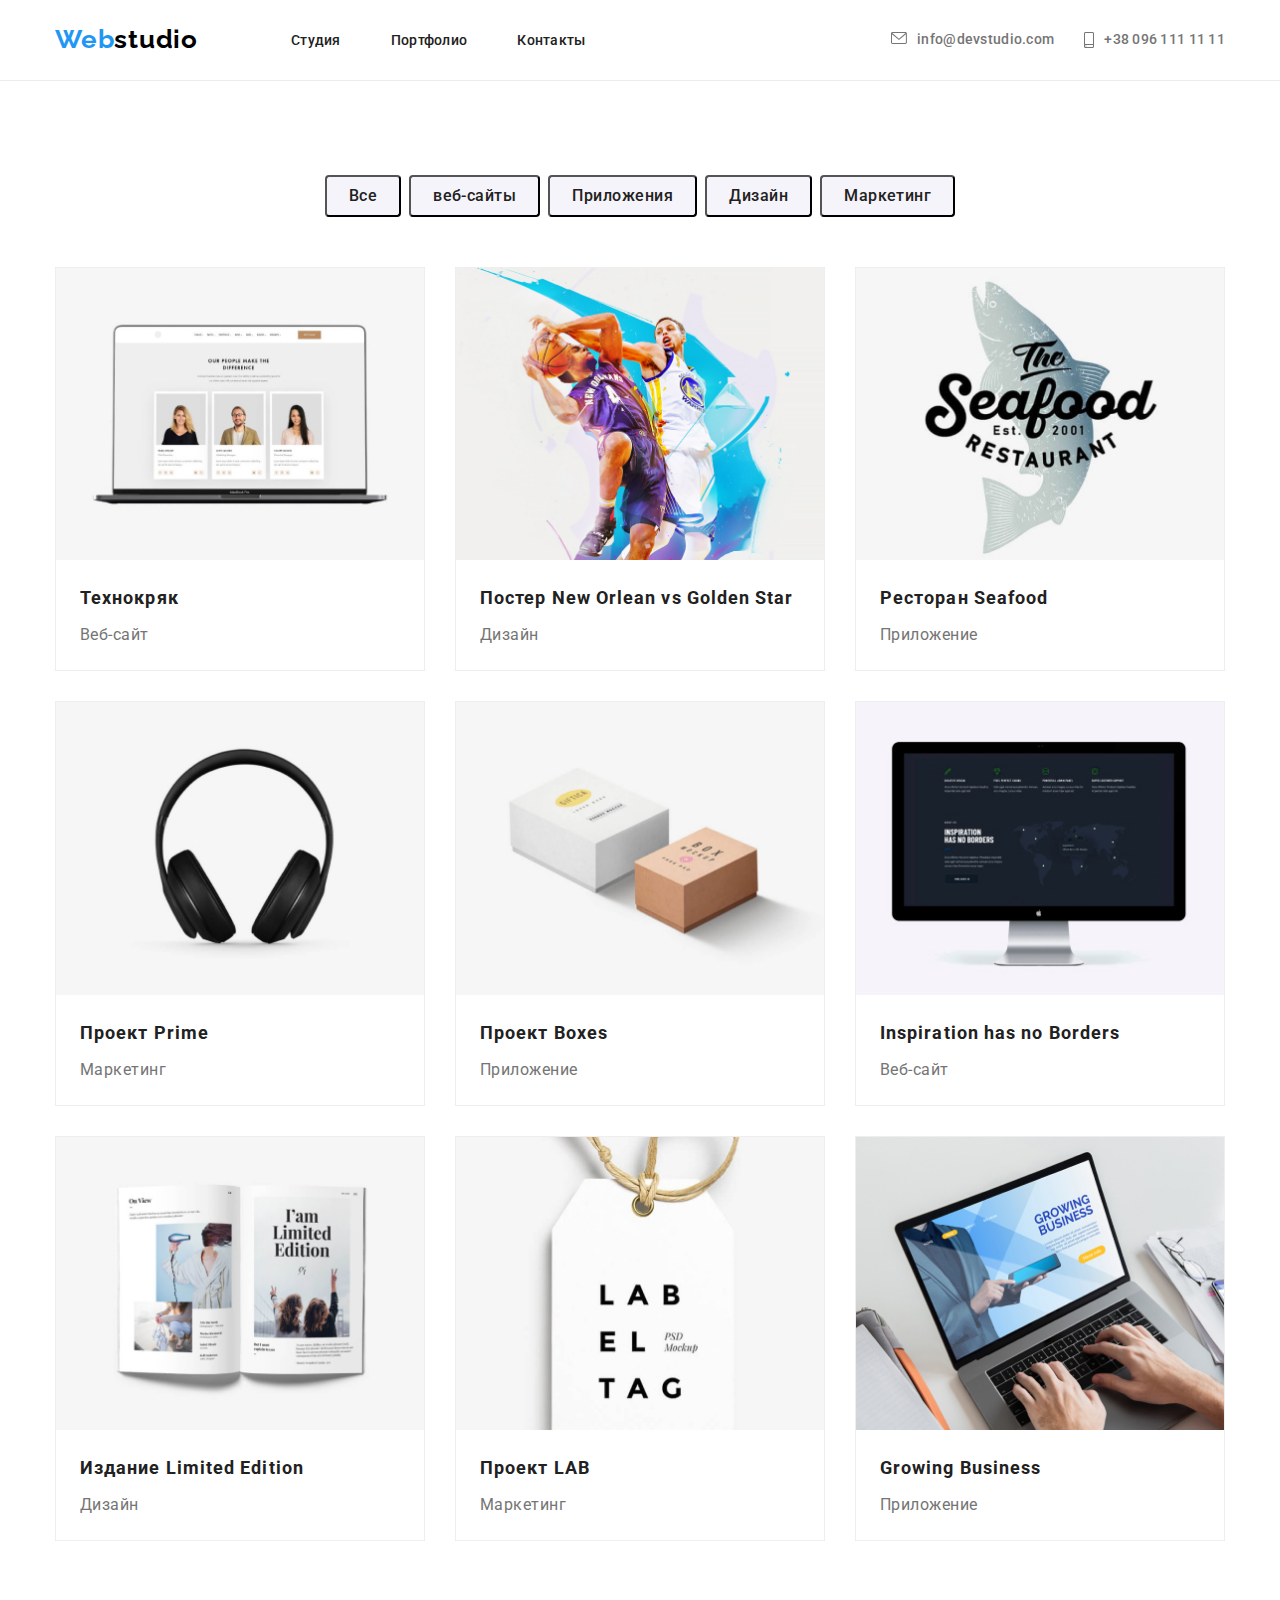
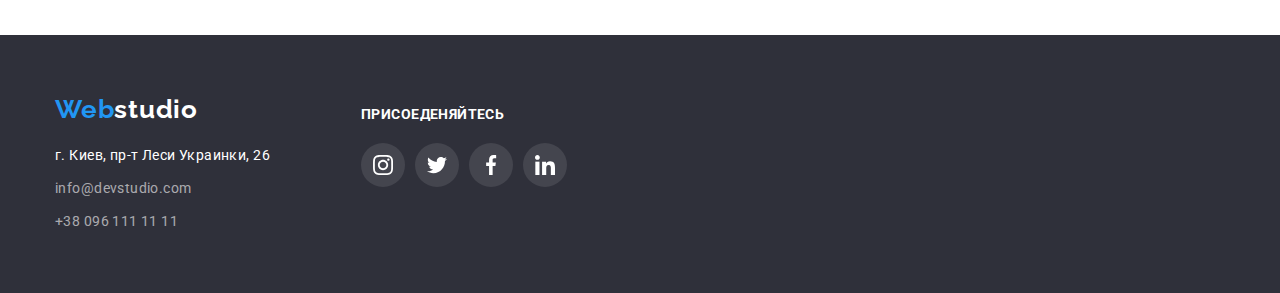
==== portfolio.html @ d61e8514 "тень на картинку" ====
<!DOCTYPE html>
<html lang="en">
<head>
    <meta charset="UTF-8">
    <meta http-equiv="X-UA-Compatible" content="IE=edge">
    <meta name="viewport" content="width=device-width, initial-scale=1.0">
    <title>Document</title>
    <link rel="preconnect" href="https://fonts.googleapis.com">
    <link rel="preconnect" href="https://fonts.gstatic.com" crossorigin>
    <link href="https://fonts.googleapis.com/css2?family=Raleway:wght@700&family=Roboto:wght@400;500;700;900&display=swap"
        rel="stylesheet">
    <link rel="stylesheet" href="https://cdnjs.cloudflare.com/ajax/libs/modern-normalize/1.1.0/modern-normalize.min.css" />
    <link rel="stylesheet" href="./css/styles.css" />
</head>
<body>
<!-- Шапка страницы -->
    <header class="header">
        <div class="conteiner">
            <nav class="header-nav">
                <a href="#" class="logo">Web<span class="logo-icon">studio</span></a>
    
                <!-- Навигация на другие страницы -->
                <ul class="nav">
                    <li class="nav-item"><a href="./index.html" class="nav-pagination"> Студия</a></li>
                    <li class="nav-item"><a href="./portfolio.html" class="nav-pagination">Портфолио</a></li>
                    <li class="nav-item"><a href="#" class="nav-pagination">Контакты</a></li>
                </ul>
    
    
     <!-- Ссылка на вебсайт-->
                <div class="nav-box">
                    <a href="mailto:info@devstudio.com" class="nav-all">
                        <info@devstudio.com>
                            <svg class="svg-list" width="16" height="12">
                                <use href="./images/icons.svg/symbol-defs.svg#icon-envelope"></use>
                            </svg>info@devstudio.com</a>
     <!-- Ссылка на телефонный номер -->
                    <a href="tel:+380961111111" class="nav-all-phone">
                
                        <svg class="svg-list" width="10" height="16">
                            <use href="./images/icons.svg/symbol-defs.svg#icon-smartphone"></use>
                        </svg> +38 096 111 11 11</a>
                </div>
            </nav>
        </div>
    </header>
<!-- Уникальный контент страницы -->
    <main>
        <section class="section">
            <div class="conteiner">
                <h1 class="title-promo" hidden>Портфолио</h1>
                <ul class="main-btn">
                    <li class="button-list"><button type="button" class="main-button">Все</button></li>
                    <li class="button-list"><button type="button" class="main-button">веб-сайты</button></li>
                    <li class="button-list"><button type="button" class="main-button">Приложения</button></li>
                    <li class="button-list"><button type="button" class="main-button">Дизайн</button></li>
                    <li class="button-list"><button type="button" class="main-button">Маркетинг</button></li>

                </ul>
            </div>
<!-- Галерея работ -->
        <div class="conteiner">
            <h2 class="title"hidden>Галерея работ</h2>
            <ul class="main-container">
                <li class="main-image">
                    <a class="card-text-list" href="">
                    <img src="./images/img1.jpg" alt="Веб-сайт Технокряк" width="370"/>
                     <div class="card-text">
                        <h3 class="main-title-list">Технокряк</h3>
                        <p class="main-title-text">Веб-сайт</p>
                     </div>
                    </a>
                </li>
                <li class="main-image">
                    <a class="card-text-list" href="">
                    <img src="./images/img2.jpg" alt="Постер" width="370"/>
                     <div class="card-text">
                        <h3 class="main-title-list">Постер New Orlean vs Golden Star</h3>
                        <p class="main-title-text">Дизайн</p>
                     </div>
                    </a>
                </li>
                <li class="main-image">
                    <a class="card-text-list" href="">
                    <img src="./images/img3.jpg" alt="Приложение Ресторан" width="370"/>
                     <div class="card-text">
                        <h3 class="main-title-list">Ресторан Seafood</h3>
                        <p class="main-title-text">Приложение</p>
                     </div>
                    </a>
                    
                </li>
                <li class="main-image">
                    <a class="card-text-list" href="">
                    <img src="./images/img4.jpg" alt="Наушники" width="370"/>
                     <div class="card-text">
                        <h3 class="main-title-list">Проект Prime</h3>
                        <p class="main-title-text">Маркетинг</p>
                     </div>
                    </a>
                </li>
                <li class="main-image">
                    <a class="card-text-list" href="">
                    <img src="./images/img5.jpg" alt="Две коробки" width="370" />
                     <div class="card-text">
                        <h3 class="main-title-list">Проект Boxes</h3>
                        <p class="main-title-text">Приложение</p>
                     </div>
                    </a>
                </li>
                <li class="main-image">
                    <a class="card-text-list" href="">
                    <img src="./images/img6.jpg" alt="Сайт для компьютера" width="370"  />
                     <div class="card-text">
                        <h3 class="main-title-list">Inspiration has no Borders</h3>
                        <p class="main-title-text">Веб-сайт</p>
                     </div>
                    </a>
                </li>
                <li class="main-image">
                    <a class="card-text-list" href="">
                    <img src="./images/img7.jpg" alt="Книга" width="370"  />
                     <div class="card-text">
                        <h3 class="main-title-list">Издание Limited Edition</h3>
                        <p class="main-title-text">Дизайн</p>
                     </div>
                    </a>
                </li>
                <li class="main-image">
                    <a class="card-text-list" href="">
                    <img src="./images/img8.jpg" alt="Название проэкта" width="370"  />
                     <div class="card-text">
                        <h3 class="main-title-list">Проект LAB</h3>
                        <p class="main-title-text">Маркетинг</p>
                     </div>
                    </a>
                </li>
                <li class="main-image">
                    <a class="card-text-list" href="">
                    <img src="./images/img9.jpg" alt="Приложение для компьютера"
                     width="370"  />
                     <div class="card-text">
                        <h3 class="main-title-list">Growing Business</h3>
                        <p class="main-title-text">Приложение</p>
                     </div>
                    </a>
                </li>
            </ul>
        </div>
      </section>
    </main>
<!-- футер -->
    <footer class="footer">
        <div class="conteiner foot ">
            <div class="logo-address">
                <a href="#" class="logo">Web<span class="logo-icon-color">studio</span></a>
                <address class="address">
                    <p class="address-text">г. Киев, пр-т Леси Украинки, 26</p>
                    <a href="mailto:info@devstudio.com" class="address-all">info@devstudio.com</a>
                    <a href="tel:+380961111111" class="address-all-phone">+38 096 111 11 11</a>
                </address>
            </div>
            <div class="call">
                <h3 class="call-title">Присоеденяйтесь</h3>
                <ul class="call-content">
                    <li class="call-icon">
                        <a href="#" class="call-list"><svg class="call-svg" width="20" height="20">
                                <use href="./images/icons.svg/symbol-defs.svg#icon-instagram-2"></use>
                            </svg></a>
                    </li>
                    <li class="call-icon">
                        <a href="#" class="call-list"><svg class="call-svg" width="20" height="20">
                                <use href="./images/icons.svg/symbol-defs.svg#icon-twitter-1"></use>
                            </svg></a>
                    </li>
                    <li class="call-icon">
                        <a href="#" class="call-list"><svg class="call-svg" width="20" height="20">
                                <use href="./images/icons.svg/symbol-defs.svg#icon-facebook-1"></use>
                            </svg></a>
                    </li>
                    <li class="call-icon">
                        <a href="#" class="call-list"><svg class="call-svg" width="20" height="20">
                                <use href="./images/icons.svg/symbol-defs.svg#icon-linkedin-1"></use>
                            </svg></a>
                    </li class="social-list">
                </ul>
            </div>
        </div>
    </footer>
    
</body>
</html>
---- css/styles.css ----
:root{
--text-primary: #212121;
--text-secondary: #757575;
--theme-color: #2196F3;
--primary-font: roboto,sans-serif;
--primary-white-color: #ffffff;
--icons-color: #AFB1B8;
}

body{
  font-family: var(--primary-font);
  color: var(--text-primary);
  background-color: var(--primary-white-color);
}

.conteiner{
  width: 1200px;
  margin-left: auto;
  margin-right: auto;
  padding-left: 15px;
  padding-right: 15px;


}
img{
  display: block;
  max-width: 100%;
  height: auto;
}

ul,ol{
  list-style: none;
  padding: 0;
}


/* Шапка страницы */


.header{
border-bottom: 1px solid #ECECEC;

}
.logo{
  margin-top: 0;
  margin-bottom: 0;
  margin-right: 93px;
  font-family: Raleway;
  font-weight: bold;
  font-size: 26px;
  line-height: 1.12;
  letter-spacing: 0.03em;    
  color: var(--theme-color);
  text-decoration: none;
}

.logo-icon{
  font-family: Raleway;
  font-weight: bold;
  font-size: 26px;
  line-height: 1.12;
  letter-spacing: 0.03em;    
  color: #000000;
  text-decoration: none;
}

.logo-icon-color{
  margin-top: 0;
  margin-bottom: 20px;    
  font-family: Raleway;
  font-weight: bold;
  font-size: 26px;
  line-height: 1.12;
  letter-spacing: 0.03em;    
  color: var(--primary-white-color);
  text-decoration: none;
}

.header-nav{
  display: flex;
  flex-wrap: wrap;
  align-items: center;
  padding: 0;
}

/* Навигация на другие страницы */


.nav{
  display: flex;
  margin-top: 0;
  margin-bottom: 0;
}
.nav-item:not(:last-child){
  margin-right: 50px;
}

.nav-pagination{
  padding-top: 32px;
  padding-bottom: 32px;
  font-weight: 500;
  font-size: 14px;
  line-height: 1.14;
  text-decoration: none;
  color: var(--text-primary);
  letter-spacing: 0.02em;
}
.nav-pagination:hover,
.nav-pagination:focus{
  color: var(--theme-color);   
}


/* Ссылка на вебсайт,телефонный номер */


.nav-box{
  display: flex;
  align-items: center;
  margin-left: auto;

}

.nav-all{
  display: flex;
  align-items: center;
  margin-right: 30px;
  padding-top: 32px;
  padding-bottom: 32px;
  font-weight: 500;
  font-size: 14px;
  line-height: 1.14;
  text-decoration: none;
  color: var(--text-secondary);
  letter-spacing: 0.02em;
}
.nav-all:hover,
.nav-all:focus{
  color: var(--theme-color);

}
 

.svg-list{
  fill: var(--text-secondary);
  margin-right: 10px;
}

.svg-list:hover,
.svg-list:focus{
  fill: var(--theme-color);
}
.nav-all:hover .svg-list,
.nav-all:focus .svg-list{
  fill: var(--theme-color);

}
.nav-all-phone{
  display: flex;
  align-items: center;
  padding-top: 32px;
  padding-bottom: 32px;
  font-weight: 500;
  font-size: 14px;
  line-height: 1.14;
  text-decoration: none;
  color: var(--text-secondary);
  letter-spacing: 0.02em;
}

.nav-all-phone:hover,
.nav-all-phone:focus{
  color: var(--theme-color);   
}
.nav-all-phone:hover .svg-list,
.nav-all-phone:focus .svg-list{
  fill: var(--theme-color);}


/* Уникальный контент страницы */


.hero{
  display: block;
  margin-left: auto;
  margin-right: auto;
  text-align: center;
  padding-top: 200px;
  padding-bottom: 200px;
  background: #C4C4C4;
  background-image: linear-gradient( rgba(47, 48, 58, 0.5), rgba(47, 48, 58, 0.3)), url(../images/hero.jpg);
  max-width: 1600px;
}

.hero-title{
  width: 696px;
  text-align: center;
  margin: 0 auto 30px auto;
  font-weight: 900;
  font-size: 44px;
  line-height: 1.36;
  color: var(--primary-white-color);
  letter-spacing: 0.06em;
  text-transform: uppercase;
}

.hero-button{
  align-items: center;
  box-shadow: 0px 4px 4px rgba(0, 0, 0, 0.15);
  border-radius: 4px;
  cursor: pointer;
  background: var(--theme-color);
  color: var(--primary-white-color);
  font-weight: bold;
  padding: 10px 32px;
  font-size: 16px;
  line-height: 1.9;
  letter-spacing: 0.06em;
}
/* Особенности */
.section{
  padding-top: 94px;
  padding-bottom: 94px;
}

.special-container{
  display: flex;
  margin-top: 0;
  margin-bottom: 0;
}

.special-section{
  padding-top: 0;
}

.special-box{
  flex-wrap: wrap;
  width: 270px;
}

.box-svg{
  display: flex;
  align-items: center;
  justify-content: center;
  margin-bottom: 30px;
  padding: 25px 0;
  width: 270px;
  background-color: #F5F4FA;
}

.special-box:not(:last-child){
  margin-right: 30px;}

.title-list{
  margin-top: 0;
  margin-bottom: 10px;
  font-weight: bold;
  font-size: 14px;
  line-height: 1.14;
  letter-spacing: 0.03em;
  text-transform: uppercase;
  color: var(--text-primary);
}

.title-text{
  margin-top: 0;
  margin-bottom: 0;
  font-size: 14px;
  line-height: 1.71;
  letter-spacing: 0.03em;
  color: var(--text-secondary);
}


/* Чем мы занимаемся */

.work-title{
  margin-top: 0;
  margin-bottom: 50px;
  font-weight: bold;
  font-size: 36px;
  line-height: 1.16;
  text-align: center;
  letter-spacing: 0.03em;
  color: var(--text-primary);
}

.work-container{
  display: flex;
  margin-top: 0;
  margin-bottom: 0;
}
.work-box{
 position: relative;
}

.work-box:not(:last-child){
  margin-right: 30px;
  
}
.shedow-text{
 font-style: normal;
font-weight: bold;
margin: 0;
font-size: 14px;
line-height: 16px;
text-align: center;
letter-spacing: 0.03em;
text-transform: uppercase;
color: #FFFFFF;
}
.shedow{
 position: absolute;
 bottom: 0;
 left: 0;
 right: 0;
 padding: 27px;
 background: rgba(47, 48, 58, 0.8); 
}

/* Наша команда */


.command-container{
  display: flex;
  margin-top: 0;
  margin-bottom: 0;
}

.command-box{
 text-align: center;
 background: var(--primary-white-color);

  box-shadow: 0px 1px 3px rgba(0, 0, 0, 0.12), 0px 1px 1px rgba(0, 0, 0, 0.14), 0px 2px 1px rgba(0, 0, 0, 0.2);
  border-radius: 0px 0px 4px 4px;
}

.command-box:not(:last-child){
  margin-right: 30px;}
.command{
  background: rgba(245, 244, 250, 1);
}
.command-title-list{

  margin-top: 0px;
  margin-bottom: 10px;
  font-weight: 500;
  font-size: 16px;
  line-height: 1.18;
  letter-spacing: 0.03em;
  color: var(--text-primary);
}

.command-title-text{
  margin-top: 0;
  margin-bottom: 16px;
  font-size: 16px;
  line-height: 1.18;
  letter-spacing: 0.03em;
  color: var(--text-secondary);
}

.list-box{
  padding: 30px 32px;
}

.social-box{
  display: flex;
  justify-content: center;
  align-items: center;
  list-style: none;
}

.social-list{
  display: flex;
  justify-content: center;
  align-items: center;

}
.social-list:not(:last-child){
  margin-right: 10px;}

.social{
  display: flex;
  justify-content: center;
  align-items: center;
  list-style: none;
  border-radius: 50%;
  width: 44px;
  height: 44px;
}
.svg-list-ico{
  fill: var(--icons-color);
  margin: 0;
}
.social:hover,
.social:focus{
  background-color: var(--theme-color);
}
.social:hover .svg-list-ico,
.social:focus .svg-list-ico{
  fill: var(--primary-white-color);
}

/* постоянные клиенты */

.clients{
  display: flex;
  margin: 0;
}

.clients-box{
  width: 170px;
  border: 1px solid var(--icons-color);
  border-radius: 4px;
}

.clients-box:not(:last-child){
  margin-right: 30px;}

.clients-list{
  display: flex;
  justify-content: center;
  align-items: center;
  
  padding: 16px 32px;
  list-style: none;
}
.clients-svg{
  fill: var(--icons-color);
}
.clients-list:hover,
.clients-list:focus{
  border: 1px solid var(--theme-color);
}
.clients-list:hover .clients-svg,
.clients-list:focus .clients-svg{
  fill: var(--theme-color);
}


/* футер */
.foot{
display: flex;  
}
.footer{
padding-top: 60px;
padding-bottom: 60px;
background: #2F303A;
}
.address{

 font-style: normal   
}

.address-all{
display: block;
margin-bottom: 9px;
font-weight: normal;
text-decoration: none;    
font-size: 14px;
line-height: 1.7;
letter-spacing: 0.03em;
color: rgba(255, 255, 255, 0.6);   
}
.address-all-phone{
display: block;
font-weight: normal;
text-decoration: none;    
font-size: 14px;
line-height: 1.7;
letter-spacing: 0.03em;
color: rgba(255, 255, 255, 0.6);
}
p.address-text{
margin-top: 20px;
margin-bottom: 9px;    
}
.address-text{    
margin-top: 0px;
margin-bottom: 9px;
font-weight: normal;    
font-size: 14px;
line-height: 1.7;
letter-spacing: 0.03em;
color: var(--primary-white-color);   
}
/* футер соц.сети */
.call{
  display: flex;
  flex-direction: column;
  width: 206px;
  margin-left: 70px;
  margin-top: 0;
  padding: 72px auto 100px 72px;
}


.call-title{

font-family: Roboto;  
font-weight:  bold;
font-style: normal;
font-size: 14px;
line-height: 1.14;
letter-spacing: 0.03em;
text-transform: uppercase;
color: var(--primary-white-color);
margin-bottom: 20px;
margin-top: 12px;

}
.call-content{
    display: flex;
  justify-content: center;
  align-items: center;
 list-style: none;
 margin: 0;
}


.call-icon{
display: flex;
justify-content: center;
align-items: center;

}

.call-icon:not(:last-child){
margin-right: 10px;}

.call-list{
display: flex;
justify-content: center;
align-items: center;
/* list-style: none; */
border-radius: 50%;
background: rgba(255, 255, 255, 0.1);
width: 44px;
height: 44px;  
}
.call-svg{
fill: var(--primary-white-color);
margin: 0;
}
.call-list:hover,
.call-list:focus{
background-color: 
rgba(33, 150, 243, 1);
}



/* Партфолио */

.main-button{
display: inline-block;
font-family: Roboto;    
background: #F5F4FA;

padding: 6px 22px;
border-radius: 4px;    
font-weight: 500;
font-size: 16px;
line-height: 1.6;
text-align: center;
letter-spacing: 0.03em;
color: var(--text-primary);
cursor: pointer;    
}

.main-button:hover,
.main-button:focus{
background: #2196F3;
box-shadow: 0px 3px 1px rgba(0, 0, 0, 0.1), 0px 1px 2px rgba(0, 0, 0, 0.08), 0px 2px 2px rgba(0, 0, 0, 0.12);
border-radius: 4px;
font-weight: 500px;
font-size: 16px;
line-height: 1.6;
text-align: center;
letter-spacing: 0.03em;
color: var(--primary-white-color);
}
.main-btn{
display: flex;
justify-content: center;
margin-top: 0;
margin-bottom: 50px;
}
.button-list:not(:last-child){
margin-right: 8px;
}
.main-title-list{
margin-top: 0;
margin-bottom: 4px;
font-weight: bold;
font-size: 18px;
line-height: 2.0;
letter-spacing: 0.06em;
color: var(--text-primary);


}
.main-title-text{
margin-top: 0;
margin-bottom: 0;
text-decoration: none;
font-size: 16px;
line-height: 1.9;
letter-spacing: 0.03em;
color: var(--text-secondary);
}

.main-container{
margin-top: 0;
margin-bottom: 0;
padding: 0;
display: flex;
flex-wrap: wrap;
}
.main-image{
width: 370px;
margin-right: 30px;
margin-bottom: 30px;

border: 1px solid #EEEEEE;
}
.main-image:nth-child(3n){
  margin-right: 0;
}
.main-image:nth-last-child(-n+3){
 margin-bottom: 0; 
}

.card-text{
padding-top: 20px;
padding-left: 24px;
padding-bottom: 20px;
padding-right: 24px;

}
.card-text-list{
text-decoration: none;



}

.main-image:hover,
.main-image:focus{
box-shadow: 0px 1px 1px rgba(0, 0, 0, 0.12), 0px 4px 4px rgba(0, 0, 0, 0.06), 1px 4px 6px rgba(0, 0, 0, 0.16);

}
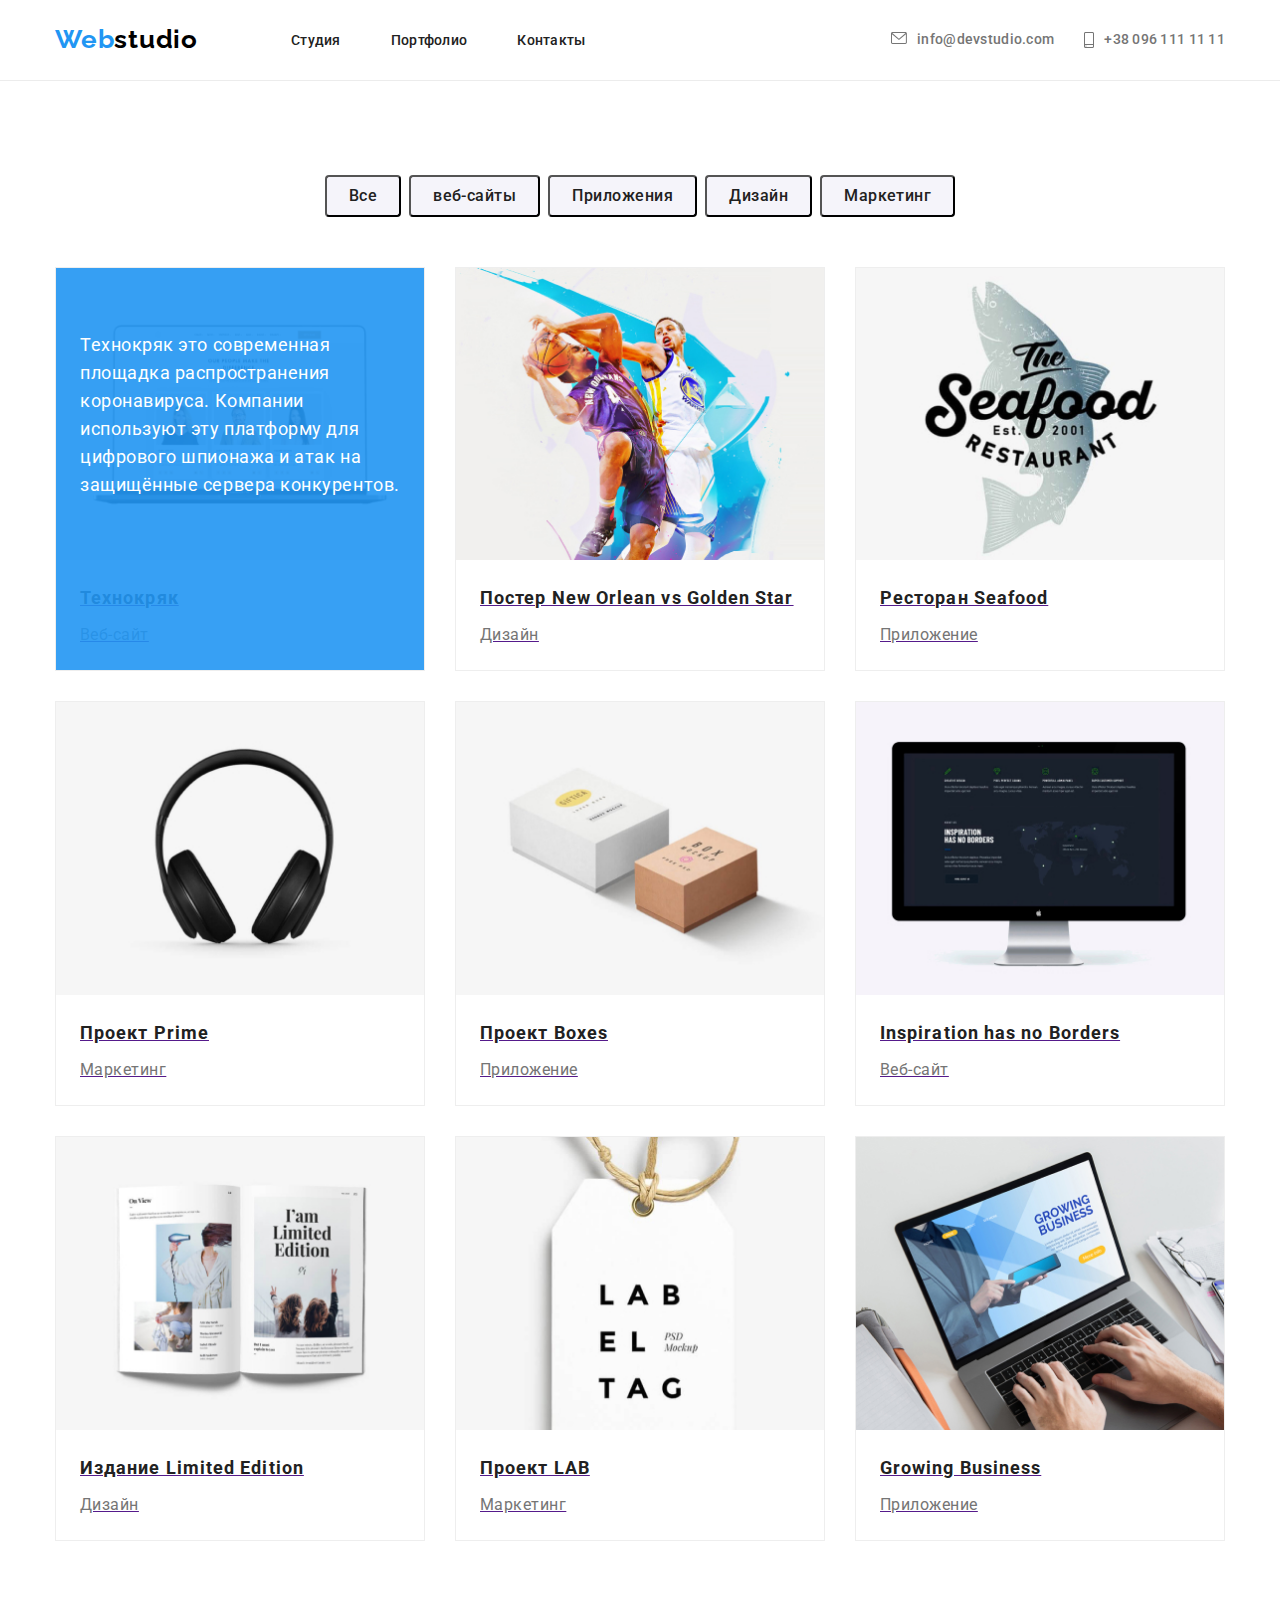
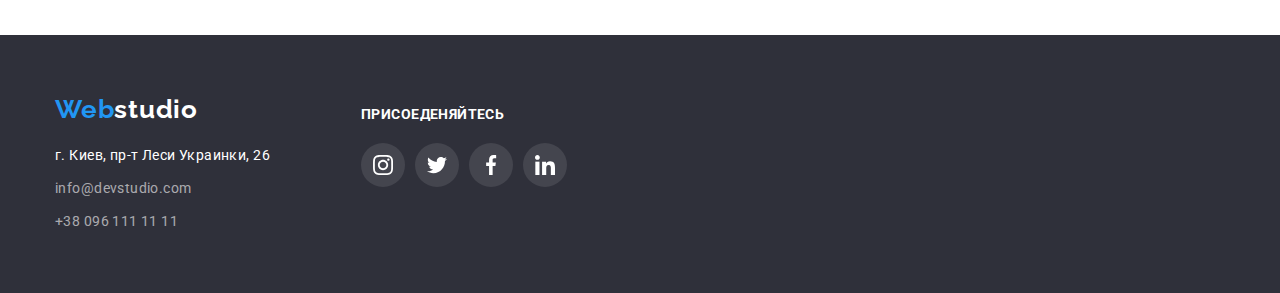
==== commit ab4d5b18: "переход на стр партфолио" ====
--- a/portfolio.html
+++ b/portfolio.html
@@ -21,9 +21,9 @@
     
                 <!-- Навигация на другие страницы -->
                 <ul class="nav">
-                    <li class="nav-item"><a href="./index.html" class="nav-pagination"> Студия</a></li>
-                    <li class="nav-item"><a href="./portfolio.html" class="nav-pagination">Портфолио</a></li>
-                    <li class="nav-item"><a href="#" class="nav-pagination">Контакты</a></li>
+                    <li class="nav-item"><a href="./index.html" class="nav-pagination activ"> Студия</a></li>
+                    <li class="nav-item"><a href="./portfolio.html" class="nav-pagination activ">Портфолио</a></li>
+                    <li class="nav-item"><a href="#" class="nav-pagination activ">Контакты</a></li>
                 </ul>
     
     
@@ -63,8 +63,13 @@
             <h2 class="title"hidden>Галерея работ</h2>
             <ul class="main-container">
                 <li class="main-image">
+                   
                     <a class="card-text-list" href="">
-                    <img src="./images/img1.jpg" alt="Веб-сайт Технокряк" width="370"/>
+                    <img  src="./images/img1.jpg" alt="Веб-сайт Технокряк" width="370"/>
+                    <div class="overlay">
+                        <p class="overlay-text">Технокряк это современная площадка распространения коронавируса. Компании используют эту платформу для цифрового
+                        шпионажа и атак на защищённые сервера конкурентов.</p>
+                    </div>
                      <div class="card-text">
                         <h3 class="main-title-list">Технокряк</h3>
                         <p class="main-title-text">Веб-сайт</p>
--- a/css/styles.css
+++ b/css/styles.css
@@ -96,6 +96,7 @@
 }
 
 .nav-pagination{
+  position: relative;
   padding-top: 32px;
   padding-bottom: 32px;
   font-weight: 500;
@@ -104,12 +105,34 @@
   text-decoration: none;
   color: var(--text-primary);
   letter-spacing: 0.02em;
+  transition: 250ms cubic-bezier(0.4, 0, 0.2, 1);
+ 
 }
 .nav-pagination:hover,
 .nav-pagination:focus{
-  color: var(--theme-color);   
-}
-
+  color: var(--theme-color);
+  transition: 250ms cubic-bezier(0.4, 0, 0.2, 1);   
+}
+.activ::after{
+  content: "";
+  position: absolute;
+  left: 0;
+  bottom: 0;
+
+  width: 100%;
+  height: 4px;
+  background: var(--theme-color);
+  border-radius: 2px;
+
+  opacity: 1;
+  transform: scaleX(0);
+  transition: transform 250ms cubic-bezier(0.4, 0, 0.2, 1);
+}
+.activ:hover::after{
+  opacity: 1;
+  transform: scaleX(1);
+ 
+} 
 
 /* Ссылка на вебсайт,телефонный номер */
 
@@ -133,17 +156,19 @@
   text-decoration: none;
   color: var(--text-secondary);
   letter-spacing: 0.02em;
+  transition: 250ms cubic-bezier(0.4, 0, 0.2, 1);
 }
 .nav-all:hover,
 .nav-all:focus{
   color: var(--theme-color);
-
+  transition: 250ms cubic-bezier(0.4, 0, 0.2, 1);
 }
  
 
 .svg-list{
   fill: var(--text-secondary);
   margin-right: 10px;
+  transition: 250ms cubic-bezier(0.4, 0, 0.2, 1);
 }
 
 .svg-list:hover,
@@ -153,7 +178,7 @@
 .nav-all:hover .svg-list,
 .nav-all:focus .svg-list{
   fill: var(--theme-color);
-
+  transition: 250ms cubic-bezier(0.4, 0, 0.2, 1);
 }
 .nav-all-phone{
   display: flex;
@@ -166,16 +191,19 @@
   text-decoration: none;
   color: var(--text-secondary);
   letter-spacing: 0.02em;
+  transition: 250ms cubic-bezier(0.4, 0, 0.2, 1);
 }
 
 .nav-all-phone:hover,
 .nav-all-phone:focus{
-  color: var(--theme-color);   
+  color: var(--theme-color);
+  transition: 250ms cubic-bezier(0.4, 0, 0.2, 1);   
 }
 .nav-all-phone:hover .svg-list,
 .nav-all-phone:focus .svg-list{
-  fill: var(--theme-color);}
-
+  fill: var(--theme-color);
+  transition: 250ms cubic-bezier(0.4, 0, 0.2, 1);
+}
 
 /* Уникальный контент страницы */
 
@@ -217,6 +245,63 @@
   line-height: 1.9;
   letter-spacing: 0.06em;
 }
+/* модальное окно */
+
+.backdrop{
+  position: fixed;
+  top: 0;
+  left: 0;
+  width: 100%;
+  height: 100%;
+  background-color: rgba(0, 0, 0, 0.2);
+
+  opacity: 1;
+  transition: opacity 250ms cubic-bezier(0.4, 0, 0.2, 1);
+}
+.backdrop.is-hidden{
+  opacity: 0;
+  pointer-events: none;
+  visibility: hidden;
+}
+
+.backdrop.is-hedden .modal{
+ transform: translate(-50%, -50%) scale(1.1);
+}
+.modal{
+  position: absolute;
+  top: 50%;
+  left: 50%;
+  width: 528px;
+  height: 581px;
+  transform: translate(-50%,-50%) scale(1);
+
+  transition: transform 250ms cubic-bezier(0.4, 0, 0.2, 1);
+  
+
+  background: var(--primary-white-color);
+  box-shadow: 4px;
+  box-shadow: 0px 1px 3px rgba(0, 0, 0, 0.12), 0px 1px 1px rgba(0, 0, 0, 0.14), 0px 2px 1px rgba(0, 0, 0, 0.2);
+  border-radius: 4px;
+}
+.close-btn{
+  position: absolute;
+  top: 8px;
+  right: 8px;
+  padding: 0;
+  width: 30px;
+  height: 30px;
+  background: #FFFFFF;
+  border: 1px solid rgba(0, 0, 0, 0.1);
+  box-sizing: border-box;
+  border-radius: 50%;
+   display: flex;
+ align-items: center;
+ justify-content: center;
+ cursor: pointer;
+}
+.modai-svg{
+
+}
 /* Особенности */
 .section{
   padding-top: 94px;
@@ -388,18 +473,22 @@
   border-radius: 50%;
   width: 44px;
   height: 44px;
+   transition: 250ms cubic-bezier(0.4, 0, 0.2, 1);
 }
 .svg-list-ico{
   fill: var(--icons-color);
   margin: 0;
+  transition: 250ms cubic-bezier(0.4, 0, 0.2, 1);
 }
 .social:hover,
 .social:focus{
   background-color: var(--theme-color);
+  transition: 250ms cubic-bezier(0.4, 0, 0.2, 1);
 }
 .social:hover .svg-list-ico,
 .social:focus .svg-list-ico{
   fill: var(--primary-white-color);
+  transition: 250ms cubic-bezier(0.4, 0, 0.2, 1); 
 }
 
 /* постоянные клиенты */
@@ -425,17 +514,21 @@
   
   padding: 16px 32px;
   list-style: none;
+  transition: 250ms cubic-bezier(0.4, 0, 0.2, 1);
 }
 .clients-svg{
   fill: var(--icons-color);
+  transition: 250ms cubic-bezier(0.4, 0, 0.2, 1);
 }
 .clients-list:hover,
 .clients-list:focus{
   border: 1px solid var(--theme-color);
+  transition: 250ms cubic-bezier(0.4, 0, 0.2, 1);
 }
 .clients-list:hover .clients-svg,
 .clients-list:focus .clients-svg{
   fill: var(--theme-color);
+  transition: 250ms cubic-bezier(0.4, 0, 0.2, 1);
 }
 
 
@@ -533,20 +626,23 @@
 display: flex;
 justify-content: center;
 align-items: center;
-/* list-style: none; */
+
 border-radius: 50%;
 background: rgba(255, 255, 255, 0.1);
 width: 44px;
-height: 44px;  
+height: 44px;
+transition: 250ms cubic-bezier(0.4, 0, 0.2, 1);  
 }
 .call-svg{
 fill: var(--primary-white-color);
 margin: 0;
+transition: 250ms cubic-bezier(0.4, 0, 0.2, 1);
 }
 .call-list:hover,
 .call-list:focus{
 background-color: 
 rgba(33, 150, 243, 1);
+transition: 250ms cubic-bezier(0.4, 0, 0.2, 1);
 }
 
 
@@ -566,7 +662,8 @@
 text-align: center;
 letter-spacing: 0.03em;
 color: var(--text-primary);
-cursor: pointer;    
+cursor: pointer;
+transition: 250ms cubic-bezier(0.4, 0, 0.2, 1);    
 }
 
 .main-button:hover,
@@ -580,6 +677,7 @@
 text-align: center;
 letter-spacing: 0.03em;
 color: var(--primary-white-color);
+transition: 250ms cubic-bezier(0.4, 0, 0.2, 1);
 }
 .main-btn{
 display: flex;
@@ -612,6 +710,7 @@
 }
 
 .main-container{
+
 margin-top: 0;
 margin-bottom: 0;
 padding: 0;
@@ -619,11 +718,13 @@
 flex-wrap: wrap;
 }
 .main-image{
+ position: relative;
 width: 370px;
 margin-right: 30px;
 margin-bottom: 30px;
 
 border: 1px solid #EEEEEE;
+transition: 250ms cubic-bezier(0.4, 0, 0.2, 1);
 }
 .main-image:nth-child(3n){
   margin-right: 0;
@@ -640,16 +741,34 @@
 
 }
 .card-text-list{
-text-decoration: none;
-
-
-
+ 
+ height: 294px;
+  width: 370px;
+}
+.overlay{
+  position: absolute;
+  top: 0;
+  left: 0;
+  height: 100%;
+  width: 100%;
+  background: rgba(33, 150, 243, 0.9);
+}
+.overlay > p{
+  font-family: Roboto;
+font-style: normal;
+font-weight: normal;
+font-size: 18px;
+line-height: 1.56;
+letter-spacing: 0.03em;
+padding: 63px 24px;
+margin: 0;
+color: var(--primary-white-color);
 }
 
 .main-image:hover,
 .main-image:focus{
 box-shadow: 0px 1px 1px rgba(0, 0, 0, 0.12), 0px 4px 4px rgba(0, 0, 0, 0.06), 1px 4px 6px rgba(0, 0, 0, 0.16);
-
-}
-
-
+transition: 250ms cubic-bezier(0.4, 0, 0.2, 1);
+}
+
+
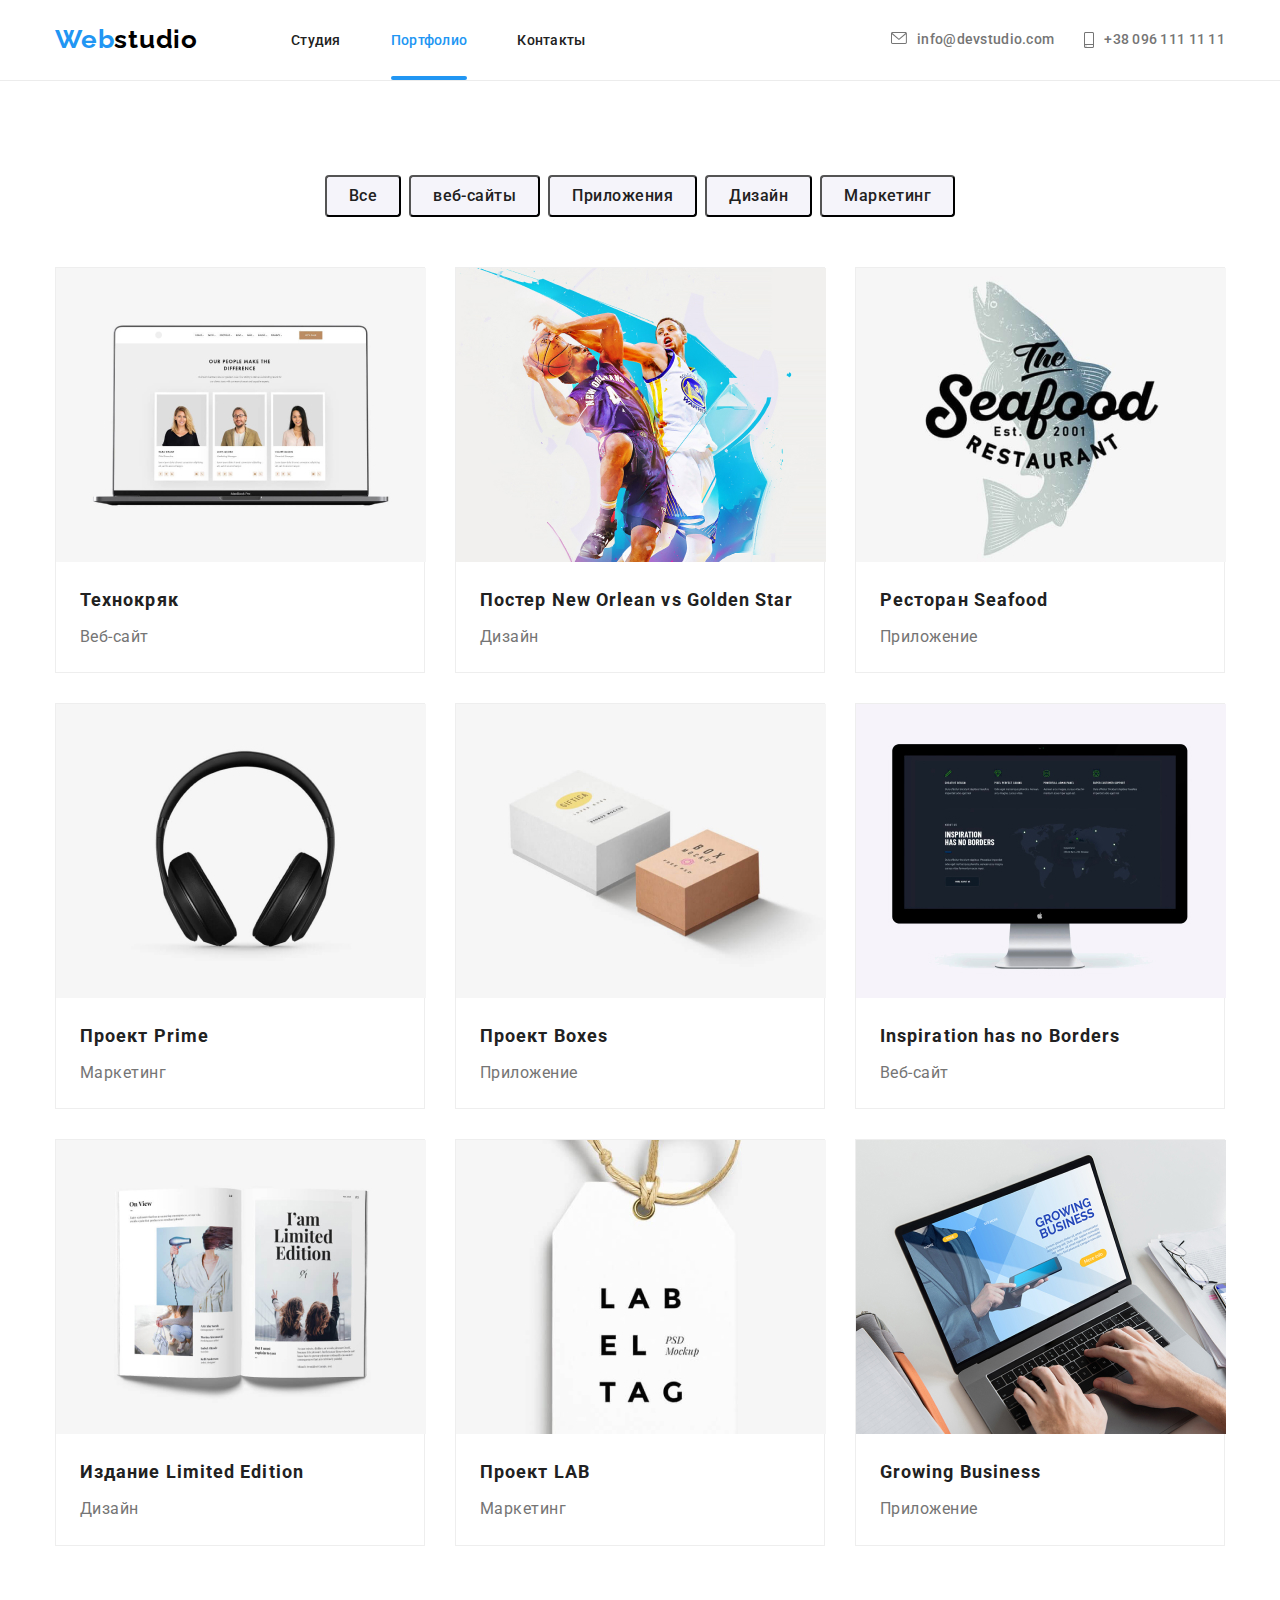
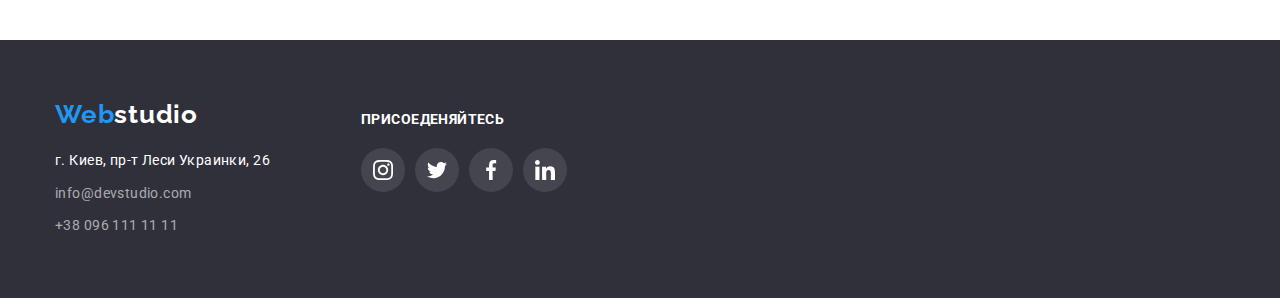
==== commit f6cb708f: "Заканчивает ДЗ-5" ====
--- a/portfolio.html
+++ b/portfolio.html
@@ -21,9 +21,9 @@
     
                 <!-- Навигация на другие страницы -->
                 <ul class="nav">
-                    <li class="nav-item"><a href="./index.html" class="nav-pagination activ"> Студия</a></li>
+                    <li class="nav-item"><a href="./index.html" class="nav-pagination"> Студия</a></li>
                     <li class="nav-item"><a href="./portfolio.html" class="nav-pagination activ">Портфолио</a></li>
-                    <li class="nav-item"><a href="#" class="nav-pagination activ">Контакты</a></li>
+                    <li class="nav-item"><a href="#" class="nav-pagination">Контакты</a></li>
                 </ul>
     
     
@@ -63,10 +63,9 @@
             <h2 class="title"hidden>Галерея работ</h2>
             <ul class="main-container">
                 <li class="main-image">
-                   
-                    <a class="card-text-list" href="">
-                    <img  src="./images/img1.jpg" alt="Веб-сайт Технокряк" width="370"/>
+                    <a class="card-text-list" href="">
                     <div class="overlay">
+                        <img  src="./images/img1.jpg" alt="Веб-сайт Технокряк" width="370" >
                         <p class="overlay-text">Технокряк это современная площадка распространения коронавируса. Компании используют эту платформу для цифрового
                         шпионажа и атак на защищённые сервера конкурентов.</p>
                     </div>
@@ -78,7 +77,13 @@
                 </li>
                 <li class="main-image">
                     <a class="card-text-list" href="">
-                    <img src="./images/img2.jpg" alt="Постер" width="370"/>
+                    <div class="overlay">
+                        <img src="./images/img2.jpg" alt="Постер" width="370" />
+                        <p class="overlay-text">Технокряк это современная площадка распространения коронавируса. Компании используют эту
+                            платформу для цифрового
+                            шпионажа и атак на защищённые сервера конкурентов.</p>
+                    </div>
+                    
                      <div class="card-text">
                         <h3 class="main-title-list">Постер New Orlean vs Golden Star</h3>
                         <p class="main-title-text">Дизайн</p>
@@ -87,7 +92,13 @@
                 </li>
                 <li class="main-image">
                     <a class="card-text-list" href="">
-                    <img src="./images/img3.jpg" alt="Приложение Ресторан" width="370"/>
+                        <div class="overlay">
+                            <img src="./images/img3.jpg" alt="Приложение Ресторан" width="370" />
+                            <p class="overlay-text">Технокряк это современная площадка распространения коронавируса. Компании используют эту
+                                платформу для цифрового
+                                шпионажа и атак на защищённые сервера конкурентов.</p>
+                        </div>
+                    
                      <div class="card-text">
                         <h3 class="main-title-list">Ресторан Seafood</h3>
                         <p class="main-title-text">Приложение</p>
@@ -97,7 +108,13 @@
                 </li>
                 <li class="main-image">
                     <a class="card-text-list" href="">
-                    <img src="./images/img4.jpg" alt="Наушники" width="370"/>
+                        <div class="overlay">
+                            <img src="./images/img4.jpg" alt="Наушники" width="370" />
+                            <p class="overlay-text">Технокряк это современная площадка распространения коронавируса. Компании используют эту
+                                платформу для цифрового
+                                шпионажа и атак на защищённые сервера конкурентов.</p>
+                        </div>
+                    
                      <div class="card-text">
                         <h3 class="main-title-list">Проект Prime</h3>
                         <p class="main-title-text">Маркетинг</p>
@@ -106,7 +123,13 @@
                 </li>
                 <li class="main-image">
                     <a class="card-text-list" href="">
-                    <img src="./images/img5.jpg" alt="Две коробки" width="370" />
+                        <div class="overlay">
+                            <img src="./images/img5.jpg" alt="Две коробки" width="370"/>
+                            <p class="overlay-text">Технокряк это современная площадка распространения коронавируса. Компании используют эту
+                                платформу для цифрового
+                                шпионажа и атак на защищённые сервера конкурентов.</p>
+                        </div>
+                    
                      <div class="card-text">
                         <h3 class="main-title-list">Проект Boxes</h3>
                         <p class="main-title-text">Приложение</p>
@@ -115,7 +138,13 @@
                 </li>
                 <li class="main-image">
                     <a class="card-text-list" href="">
-                    <img src="./images/img6.jpg" alt="Сайт для компьютера" width="370"  />
+                        <div class="overlay">
+                            <img src="./images/img6.jpg" alt="Сайт для компьютера" width="370" />
+                            <p class="overlay-text">Технокряк это современная площадка распространения коронавируса. Компании используют эту
+                                платформу для цифрового
+                                шпионажа и атак на защищённые сервера конкурентов.</p>
+                        </div>
+                    
                      <div class="card-text">
                         <h3 class="main-title-list">Inspiration has no Borders</h3>
                         <p class="main-title-text">Веб-сайт</p>
@@ -124,7 +153,13 @@
                 </li>
                 <li class="main-image">
                     <a class="card-text-list" href="">
-                    <img src="./images/img7.jpg" alt="Книга" width="370"  />
+                        <div class="overlay">
+                            <img src="./images/img7.jpg" alt="Книга" width="370" />
+                            <p class="overlay-text">Технокряк это современная площадка распространения коронавируса. Компании используют эту
+                                платформу для цифрового
+                                шпионажа и атак на защищённые сервера конкурентов.</p>
+                        </div>
+                    
                      <div class="card-text">
                         <h3 class="main-title-list">Издание Limited Edition</h3>
                         <p class="main-title-text">Дизайн</p>
@@ -133,7 +168,13 @@
                 </li>
                 <li class="main-image">
                     <a class="card-text-list" href="">
-                    <img src="./images/img8.jpg" alt="Название проэкта" width="370"  />
+                        <div class="overlay">
+                            <img src="./images/img8.jpg" alt="Название проэкта" width="370"/>
+                            <p class="overlay-text">Технокряк это современная площадка распространения коронавируса. Компании используют эту
+                                платформу для цифрового
+                                шпионажа и атак на защищённые сервера конкурентов.</p>
+                        </div>
+                    
                      <div class="card-text">
                         <h3 class="main-title-list">Проект LAB</h3>
                         <p class="main-title-text">Маркетинг</p>
@@ -142,8 +183,13 @@
                 </li>
                 <li class="main-image">
                     <a class="card-text-list" href="">
-                    <img src="./images/img9.jpg" alt="Приложение для компьютера"
-                     width="370"  />
+                        <div class="overlay">
+                           <img src="./images/img9.jpg" alt="Приложение для компьютера"
+                            width="370"/>
+                            <p class="overlay-text">Технокряк это современная площадка распространения коронавируса. Компании используют эту
+                                платформу для цифрового
+                                шпионажа и атак на защищённые сервера конкурентов.</p>
+                        </div>
                      <div class="card-text">
                         <h3 class="main-title-list">Growing Business</h3>
                         <p class="main-title-text">Приложение</p>
--- a/css/styles.css
+++ b/css/styles.css
@@ -5,6 +5,7 @@
 --primary-font: roboto,sans-serif;
 --primary-white-color: #ffffff;
 --icons-color: #AFB1B8;
+--bezier-time:250ms cubic-bezier(0.4, 0, 0.2, 1);
 }
 
 body{
@@ -105,34 +106,28 @@
   text-decoration: none;
   color: var(--text-primary);
   letter-spacing: 0.02em;
-  transition: 250ms cubic-bezier(0.4, 0, 0.2, 1);
+  transition: color var(--bezier-time);
  
 }
 .nav-pagination:hover,
 .nav-pagination:focus{
   color: var(--theme-color);
-  transition: 250ms cubic-bezier(0.4, 0, 0.2, 1);   
-}
-.activ::after{
+     
+}
+.activ{
+  color: var(--theme-color);
+  transition: color var(--bezier-time);
+}
+.activ::before{
   content: "";
   position: absolute;
-  left: 0;
   bottom: 0;
-
+  background-color: var(--theme-color);
+  border-radius: 2px;
+  height: 4px;
+  display: inline-block;
   width: 100%;
-  height: 4px;
-  background: var(--theme-color);
-  border-radius: 2px;
-
-  opacity: 1;
-  transform: scaleX(0);
-  transition: transform 250ms cubic-bezier(0.4, 0, 0.2, 1);
-}
-.activ:hover::after{
-  opacity: 1;
-  transform: scaleX(1);
- 
-} 
+}
 
 /* Ссылка на вебсайт,телефонный номер */
 
@@ -156,19 +151,18 @@
   text-decoration: none;
   color: var(--text-secondary);
   letter-spacing: 0.02em;
-  transition: 250ms cubic-bezier(0.4, 0, 0.2, 1);
+  transition: color var(--bezier-time);
 }
 .nav-all:hover,
 .nav-all:focus{
   color: var(--theme-color);
-  transition: 250ms cubic-bezier(0.4, 0, 0.2, 1);
 }
  
 
 .svg-list{
   fill: var(--text-secondary);
   margin-right: 10px;
-  transition: 250ms cubic-bezier(0.4, 0, 0.2, 1);
+  transition: fill var(--bezier-time);
 }
 
 .svg-list:hover,
@@ -178,7 +172,7 @@
 .nav-all:hover .svg-list,
 .nav-all:focus .svg-list{
   fill: var(--theme-color);
-  transition: 250ms cubic-bezier(0.4, 0, 0.2, 1);
+  transition: fill var(--bezier-time);
 }
 .nav-all-phone{
   display: flex;
@@ -191,18 +185,17 @@
   text-decoration: none;
   color: var(--text-secondary);
   letter-spacing: 0.02em;
-  transition: 250ms cubic-bezier(0.4, 0, 0.2, 1);
+  transition: color var(--bezier-time);
 }
 
 .nav-all-phone:hover,
 .nav-all-phone:focus{
-  color: var(--theme-color);
-  transition: 250ms cubic-bezier(0.4, 0, 0.2, 1);   
+  color: var(--theme-color);   
 }
 .nav-all-phone:hover .svg-list,
 .nav-all-phone:focus .svg-list{
   fill: var(--theme-color);
-  transition: 250ms cubic-bezier(0.4, 0, 0.2, 1);
+  transition: fill var(--bezier-time);
 }
 
 /* Уникальный контент страницы */
@@ -256,7 +249,7 @@
   background-color: rgba(0, 0, 0, 0.2);
 
   opacity: 1;
-  transition: opacity 250ms cubic-bezier(0.4, 0, 0.2, 1);
+  transition: opacity var(--bezier-time);
 }
 .backdrop.is-hidden{
   opacity: 0;
@@ -275,9 +268,8 @@
   height: 581px;
   transform: translate(-50%,-50%) scale(1);
 
-  transition: transform 250ms cubic-bezier(0.4, 0, 0.2, 1);
+  transition: transform  var(--bezier-time);
   
-
   background: var(--primary-white-color);
   box-shadow: 4px;
   box-shadow: 0px 1px 3px rgba(0, 0, 0, 0.12), 0px 1px 1px rgba(0, 0, 0, 0.14), 0px 2px 1px rgba(0, 0, 0, 0.2);
@@ -295,13 +287,11 @@
   box-sizing: border-box;
   border-radius: 50%;
    display: flex;
- align-items: center;
- justify-content: center;
- cursor: pointer;
-}
-.modai-svg{
-
-}
+  align-items: center;
+  justify-content: center;
+  cursor: pointer;
+}
+
 /* Особенности */
 .section{
   padding-top: 94px;
@@ -473,22 +463,21 @@
   border-radius: 50%;
   width: 44px;
   height: 44px;
-   transition: 250ms cubic-bezier(0.4, 0, 0.2, 1);
+  transition: background-color var(--bezier-time);
 }
 .svg-list-ico{
   fill: var(--icons-color);
   margin: 0;
-  transition: 250ms cubic-bezier(0.4, 0, 0.2, 1);
 }
 .social:hover,
 .social:focus{
   background-color: var(--theme-color);
-  transition: 250ms cubic-bezier(0.4, 0, 0.2, 1);
+  
 }
 .social:hover .svg-list-ico,
 .social:focus .svg-list-ico{
   fill: var(--primary-white-color);
-  transition: 250ms cubic-bezier(0.4, 0, 0.2, 1); 
+  transition: var(--bezier-time); 
 }
 
 /* постоянные клиенты */
@@ -514,32 +503,32 @@
   
   padding: 16px 32px;
   list-style: none;
-  transition: 250ms cubic-bezier(0.4, 0, 0.2, 1);
+  transition: border var(--bezier-time);;
 }
 .clients-svg{
   fill: var(--icons-color);
-  transition: 250ms cubic-bezier(0.4, 0, 0.2, 1);
+  transition: fill var(--bezier-time);
 }
 .clients-list:hover,
 .clients-list:focus{
   border: 1px solid var(--theme-color);
-  transition: 250ms cubic-bezier(0.4, 0, 0.2, 1);
+  
 }
 .clients-list:hover .clients-svg,
 .clients-list:focus .clients-svg{
   fill: var(--theme-color);
-  transition: 250ms cubic-bezier(0.4, 0, 0.2, 1);
+  
 }
 
 
 /* футер */
 .foot{
-display: flex;  
+  display: flex;  
 }
 .footer{
-padding-top: 60px;
-padding-bottom: 60px;
-background: #2F303A;
+  padding-top: 60px;
+  padding-bottom: 60px;
+  background: #2F303A;
 }
 .address{
 
@@ -547,36 +536,36 @@
 }
 
 .address-all{
-display: block;
-margin-bottom: 9px;
-font-weight: normal;
-text-decoration: none;    
-font-size: 14px;
-line-height: 1.7;
-letter-spacing: 0.03em;
-color: rgba(255, 255, 255, 0.6);   
+  display: block;
+  margin-bottom: 9px;
+  font-weight: normal;
+  text-decoration: none;    
+  font-size: 14px;
+  line-height: 1.7;
+  letter-spacing: 0.03em;
+  color: rgba(255, 255, 255, 0.6);   
 }
 .address-all-phone{
-display: block;
-font-weight: normal;
-text-decoration: none;    
-font-size: 14px;
-line-height: 1.7;
-letter-spacing: 0.03em;
-color: rgba(255, 255, 255, 0.6);
+  display: block;
+  font-weight: normal;
+  text-decoration: none;    
+  font-size: 14px;
+  line-height: 1.7;
+  letter-spacing: 0.03em;
+  color: rgba(255, 255, 255, 0.6);
 }
 p.address-text{
-margin-top: 20px;
-margin-bottom: 9px;    
+  margin-top: 20px;
+  margin-bottom: 9px;    
 }
 .address-text{    
-margin-top: 0px;
-margin-bottom: 9px;
-font-weight: normal;    
-font-size: 14px;
-line-height: 1.7;
-letter-spacing: 0.03em;
-color: var(--primary-white-color);   
+  margin-top: 0px;
+  margin-bottom: 9px;
+  font-weight: normal;    
+  font-size: 14px;
+  line-height: 1.7;
+  letter-spacing: 0.03em;
+  color: var(--primary-white-color);   
 }
 /* футер соц.сети */
 .call{
@@ -591,31 +580,31 @@
 
 .call-title{
 
-font-family: Roboto;  
-font-weight:  bold;
-font-style: normal;
-font-size: 14px;
-line-height: 1.14;
-letter-spacing: 0.03em;
-text-transform: uppercase;
-color: var(--primary-white-color);
-margin-bottom: 20px;
-margin-top: 12px;
+  font-family: Roboto;  
+  font-weight:  bold;
+  font-style: normal;
+  font-size: 14px;
+  line-height: 1.14;
+  letter-spacing: 0.03em;
+  text-transform: uppercase;
+  color: var(--primary-white-color);
+  margin-bottom: 20px;
+  margin-top: 12px;
 
 }
 .call-content{
-    display: flex;
-  justify-content: center;
-  align-items: center;
- list-style: none;
- margin: 0;
+  display: flex;
+  justify-content: center;
+  align-items: center;
+  list-style: none;
+  margin: 0;
 }
 
 
 .call-icon{
-display: flex;
-justify-content: center;
-align-items: center;
+  display: flex;
+  justify-content: center;
+  align-items: center;
 
 }
 
@@ -623,26 +612,26 @@
 margin-right: 10px;}
 
 .call-list{
-display: flex;
-justify-content: center;
-align-items: center;
-
-border-radius: 50%;
-background: rgba(255, 255, 255, 0.1);
-width: 44px;
-height: 44px;
-transition: 250ms cubic-bezier(0.4, 0, 0.2, 1);  
+  display: flex;
+  justify-content: center;
+  align-items: center;
+
+  border-radius: 50%;
+  background: rgba(255, 255, 255, 0.1);
+  width: 44px;
+  height: 44px;
+  transition: background-color var(--bezier-time);  
 }
 .call-svg{
-fill: var(--primary-white-color);
-margin: 0;
-transition: 250ms cubic-bezier(0.4, 0, 0.2, 1);
+  fill: var(--primary-white-color);
+  margin: 0;
+
 }
 .call-list:hover,
 .call-list:focus{
-background-color: 
+  background-color: 
 rgba(33, 150, 243, 1);
-transition: 250ms cubic-bezier(0.4, 0, 0.2, 1);
+
 }
 
 
@@ -650,81 +639,79 @@
 /* Партфолио */
 
 .main-button{
-display: inline-block;
-font-family: Roboto;    
-background: #F5F4FA;
-
-padding: 6px 22px;
-border-radius: 4px;    
-font-weight: 500;
-font-size: 16px;
-line-height: 1.6;
-text-align: center;
-letter-spacing: 0.03em;
-color: var(--text-primary);
-cursor: pointer;
-transition: 250ms cubic-bezier(0.4, 0, 0.2, 1);    
+  display: inline-block;
+  font-family: Roboto;    
+  background: #F5F4FA;
+
+  padding: 6px 22px;
+  border-radius: 4px;    
+  font-weight: 500;
+  font-size: 16px;
+  line-height: 1.6;
+  text-align: center;
+  letter-spacing: 0.03em;
+  color: var(--text-primary);
+  cursor: pointer;
+  transition: var(--bezier-time);    
 }
 
 .main-button:hover,
 .main-button:focus{
-background: #2196F3;
-box-shadow: 0px 3px 1px rgba(0, 0, 0, 0.1), 0px 1px 2px rgba(0, 0, 0, 0.08), 0px 2px 2px rgba(0, 0, 0, 0.12);
-border-radius: 4px;
-font-weight: 500px;
-font-size: 16px;
-line-height: 1.6;
-text-align: center;
-letter-spacing: 0.03em;
-color: var(--primary-white-color);
-transition: 250ms cubic-bezier(0.4, 0, 0.2, 1);
+  background: #2196F3;
+  box-shadow: 0px 3px 1px rgba(0, 0, 0, 0.1), 0px 1px 2px rgba(0, 0, 0, 0.08), 0px 2px 2px rgba(0, 0, 0, 0.12);
+  border-radius: 4px;
+  font-weight: 500px;
+  font-size: 16px;
+  line-height: 1.6;
+  text-align: center;
+  letter-spacing: 0.03em;
+  color: var(--primary-white-color);
+
 }
 .main-btn{
-display: flex;
-justify-content: center;
-margin-top: 0;
-margin-bottom: 50px;
+  display: flex;
+  justify-content: center;
+  margin-top: 0;
+  margin-bottom: 50px;
 }
 .button-list:not(:last-child){
-margin-right: 8px;
+  margin-right: 8px;
 }
 .main-title-list{
-margin-top: 0;
-margin-bottom: 4px;
-font-weight: bold;
-font-size: 18px;
-line-height: 2.0;
-letter-spacing: 0.06em;
-color: var(--text-primary);
+  margin-top: 0;
+  margin-bottom: 4px;
+  font-weight: bold;
+  font-size: 18px;
+  line-height: 2.0;
+  letter-spacing: 0.06em;
+  color: var(--text-primary);
 
 
 }
 .main-title-text{
-margin-top: 0;
-margin-bottom: 0;
-text-decoration: none;
-font-size: 16px;
-line-height: 1.9;
-letter-spacing: 0.03em;
-color: var(--text-secondary);
+  margin-top: 0;
+  margin-bottom: 0;
+  text-decoration: none;
+  font-size: 16px;
+  line-height: 1.9;
+  letter-spacing: 0.03em;
+  color: var(--text-secondary);
 }
 
 .main-container{
 
-margin-top: 0;
-margin-bottom: 0;
-padding: 0;
-display: flex;
-flex-wrap: wrap;
+  margin-top: 0;
+  margin-bottom: 0;
+  padding: 0;
+  display: flex;
+  flex-wrap: wrap;
 }
 .main-image{
- position: relative;
-width: 370px;
-margin-right: 30px;
-margin-bottom: 30px;
-
-border: 1px solid #EEEEEE;
-transition: 250ms cubic-bezier(0.4, 0, 0.2, 1);
+  width: 370px;
+  margin-right: 30px;
+  margin-bottom: 30px;
+  border: 1px solid #EEEEEE;
+  
 }
 .main-image:nth-child(3n){
   margin-right: 0;
@@ -732,43 +719,56 @@
 .main-image:nth-last-child(-n+3){
  margin-bottom: 0; 
 }
-
+.card-text-list:hover,
+.card-text-list:focus{
+  box-shadow: 0px 1px 1px rgba(0, 0, 0, 0.12), 0px 4px 4px 
+  rgba(0, 0, 0, 0.06), 1px 4px 6px rgba(0, 0, 0, 0.16);
+  
+
+}
 .card-text{
-padding-top: 20px;
-padding-left: 24px;
-padding-bottom: 20px;
-padding-right: 24px;
+  padding-top: 20px;
+  padding-left: 24px;
+  padding-bottom: 20px;
+  padding-right: 24px;
 
 }
 .card-text-list{
- 
- height: 294px;
+  display: block;
   width: 370px;
+  transition: var(--bezier-time);
+  text-decoration: none;
 }
 .overlay{
+  position: relative;
+  overflow: hidden;
+  display: flex;
+}
+.overlay-text{
+
   position: absolute;
   top: 0;
   left: 0;
   height: 100%;
   width: 100%;
+  font-size: 18px;
+  line-height: 1.56;
+  letter-spacing: 0.03em;
+  padding: 63px 24px;
+  margin: 0;
+  transform: translateY(100%);
+  transition: translateY var(--bezier-time);
   background: rgba(33, 150, 243, 0.9);
-}
-.overlay > p{
-  font-family: Roboto;
-font-style: normal;
-font-weight: normal;
-font-size: 18px;
-line-height: 1.56;
-letter-spacing: 0.03em;
-padding: 63px 24px;
-margin: 0;
-color: var(--primary-white-color);
-}
-
-.main-image:hover,
-.main-image:focus{
-box-shadow: 0px 1px 1px rgba(0, 0, 0, 0.12), 0px 4px 4px rgba(0, 0, 0, 0.06), 1px 4px 6px rgba(0, 0, 0, 0.16);
-transition: 250ms cubic-bezier(0.4, 0, 0.2, 1);
-}
-
-
+  color: var(--primary-white-color);
+}
+.overlay-text:hover, 
+.overlay-text:focus{
+ transform: translateY(0); 
+}
+.card-text-list:hover .overlay-text,
+.card-text-list:focus .overlay-text {
+ transform: translateY(0);
+ overflow: visible;
+ 
+}
+ 